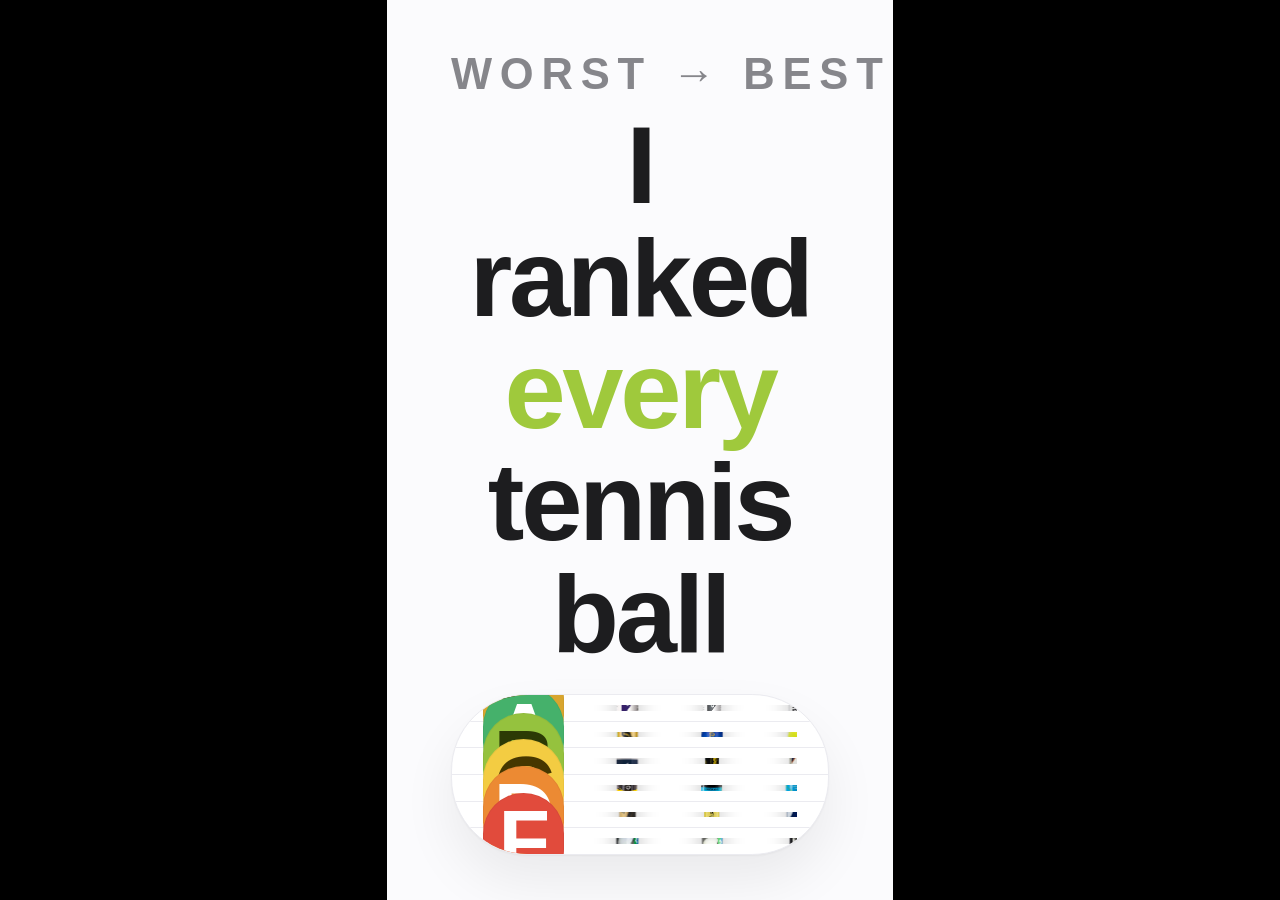
==== reel.html @ 108c3245 "Add vertical Instagram reel page with animated tennis ball throws Co-Authored-By: Claude Opus 4.8 <n" ====
<!DOCTYPE html>
<html lang="en">
<head>
<meta charset="UTF-8">
<meta name="viewport" content="width=device-width, initial-scale=1.0, viewport-fit=cover">
<title>Tennis Balls — Reel</title>
<style>
  :root{
    --bg:#FBFBFD; --ink:#1D1D1F; --ink-2:#86868B; --hair:#EBEBF0;
    --card:#FFFFFF;
    --s:#D8A52E; --s-ink:#3A2A00;
    --a:#45B16B; --a-ink:#FFFFFF;
    --b:#95C23E; --b-ink:#2C3A05;
    --c:#F3CC42; --c-ink:#463700;
    --d:#EC8A33; --d-ink:#FFFFFF;
    --f:#E14B3C; --f-ink:#FFFFFF;
    --ease:cubic-bezier(.22,.61,.36,1);
  }
  *{box-sizing:border-box;}
  html,body{margin:0;padding:0;}
  body{
    font-family:-apple-system,BlinkMacSystemFont,"SF Pro Display","SF Pro Text","Segoe UI","Helvetica Neue",Arial,sans-serif;
    background:#000; color:var(--ink); -webkit-font-smoothing:antialiased;
    overflow:hidden;
  }

  /* 9:16 vertical stage — fills the phone screen, centered for desktop preview */
  .stage{
    position:relative;
    width:100vw; height:100dvh;
    max-width:calc(100dvh * 9 / 16);
    margin:0 auto;
    background:var(--bg);
    overflow:hidden;
    display:flex; flex-direction:column;
    padding:5.5vh 5vw 5vh;
  }

  /* ---- Header ---- */
  header{flex:0 0 auto;text-align:center;margin-bottom:2.6vh;z-index:2;}
  .kicker{font-size:3.4vw;font-weight:600;letter-spacing:.18em;text-transform:uppercase;color:var(--ink-2);margin-bottom:1.2vh;}
  h1{font-size:8.6vw;font-weight:700;letter-spacing:-.03em;line-height:1.02;margin:0;}
  h1 .em{color:#9FC93C;}

  /* ---- Tier board ---- */
  .board{
    flex:1 1 auto; min-height:0; z-index:2;
    background:var(--card);
    border:1px solid var(--hair); border-radius:6vw; overflow:hidden;
    box-shadow:0 1px 2px rgba(0,0,0,.04),0 3vh 6vh rgba(0,0,0,.07);
    display:flex; flex-direction:column;
  }
  .tier{display:flex; align-items:stretch; gap:2.4vw; padding:1.1vh 2.4vw;
    border-bottom:1px solid var(--hair); flex:1 1 0; min-height:0;}
  .tier:last-child{border-bottom:none;}
  .tile{flex:0 0 auto; width:13vw; max-width:9vh; aspect-ratio:1; align-self:center;
    border-radius:3.5vw; display:flex; align-items:center; justify-content:center;
    font-size:6.6vw; font-weight:700; letter-spacing:-.03em; user-select:none;
    box-shadow:inset 0 0 0 1px rgba(0,0,0,.04);}
  .tier[data-tier="S"] .tile{background:var(--s);color:var(--s-ink);}
  .tier[data-tier="A"] .tile{background:var(--a);color:var(--a-ink);}
  .tier[data-tier="B"] .tile{background:var(--b);color:var(--b-ink);}
  .tier[data-tier="C"] .tile{background:var(--c);color:var(--c-ink);}
  .tier[data-tier="D"] .tile{background:var(--d);color:var(--d-ink);}
  .tier[data-tier="F"] .tile{background:var(--f);color:var(--f-ink);}
  .items{flex:1 1 auto; align-self:stretch; display:flex; flex-wrap:nowrap;
    align-items:center; gap:1.4vw; min-width:0; overflow:hidden;}
  .items img{height:7.4vh; width:auto; display:block;
    filter:drop-shadow(0 .6vh 1.2vh rgba(0,0,0,.22));}

  /* ---- Big thrown balls overlay ---- */
  .throws{position:absolute; inset:0; z-index:5; pointer-events:none; overflow:hidden;}
  .throw{position:absolute; will-change:transform,opacity; opacity:0;}
  .throw img{width:100%; height:auto; display:block;
    filter:drop-shadow(0 2vh 4vh rgba(0,0,0,.30));}

  @keyframes pop{
    0%   {opacity:0; transform:translate(-50%,-50%) scale(.3) rotate(var(--r0));}
    18%  {opacity:1; transform:translate(-50%,-50%) scale(1.06) rotate(var(--r1));}
    34%  {opacity:1; transform:translate(-50%,-50%) scale(1) rotate(var(--r1));}
    100% {opacity:0; transform:translate(-50%,-58%) scale(1.18) rotate(var(--r2));}
  }
</style>
</head>
<body>
<div class="stage">
  <header>
    <div class="kicker">Worst&nbsp;→&nbsp;Best</div>
    <h1>I ranked <span class="em">every</span><br>tennis ball</h1>
  </header>

  <div class="board" id="board">
    <div class="tier" data-tier="S"><div class="tile">S</div><div class="items"></div></div>
    <div class="tier" data-tier="A"><div class="tile">A</div><div class="items"></div></div>
    <div class="tier" data-tier="B"><div class="tile">B</div><div class="items"></div></div>
    <div class="tier" data-tier="C"><div class="tile">C</div><div class="items"></div></div>
    <div class="tier" data-tier="D"><div class="tile">D</div><div class="items"></div></div>
    <div class="tier" data-tier="F"><div class="tile">F</div><div class="items"></div></div>
  </div>

  <div class="throws" id="throws"></div>
</div>

<script>
const CANS = [
  "tennis%20ball%20pics/1.png","tennis%20ball%20pics/2.png","tennis%20ball%20pics/3.png",
  "tennis%20ball%20pics/4.png","tennis%20ball%20pics/5.png","tennis%20ball%20pics/6.png",
  "tennis%20ball%20pics/7.png","tennis%20ball%20pics/24.png","tennis%20ball%20pics/8.png",
  "tennis%20ball%20pics/9.png","tennis%20ball%20pics/10.png","tennis%20ball%20pics/11.png",
  "tennis%20ball%20pics/12.png","tennis%20ball%20pics/13.png","tennis%20ball%20pics/14.png",
  "tennis%20ball%20pics/15.png","tennis%20ball%20pics/16.png","tennis%20ball%20pics/17.png",
  "tennis%20ball%20pics/18.png","tennis%20ball%20pics/19.png","tennis%20ball%20pics/20.png",
  "tennis%20ball%20pics/21.png","tennis%20ball%20pics/22.png","tennis%20ball%20pics/23.png"
];

(function(){
  "use strict";

  // ---- Populate the chart so it reads as a finished ranking ----
  // Roughly even spread across the six tiers (swap these around to match
  // your real ranking before recording).
  const TIERS = {
    S:[0,1,2,3], A:[4,5,6,7], B:[8,9,10,11],
    C:[12,13,14,15], D:[16,17,18,19], F:[20,21,22,23]
  };
  for(const [tier,idx] of Object.entries(TIERS)){
    const row=document.querySelector('.tier[data-tier="'+tier+'"] .items');
    idx.forEach(i=>{
      const img=document.createElement('img');
      img.src=CANS[i]; img.alt=''; img.draggable=false;
      row.appendChild(img);
    });
  }

  // ---- Big tennis balls thrown on randomly, then fade away ----
  const throws=document.getElementById('throws');
  const rand=(a,b)=>a+Math.random()*(b-a);
  const pick=arr=>arr[Math.floor(Math.random()*arr.length)];

  function toss(){
    const wrap=document.createElement('div');
    wrap.className='throw';
    const img=document.createElement('img');
    img.src=pick(CANS); img.alt='';
    wrap.appendChild(img);

    // random size (big), random position anywhere on screen
    const size=rand(34,58);                 // % of stage width
    wrap.style.width=size+'vw';
    wrap.style.left=rand(8,92)+'%';
    wrap.style.top=rand(10,90)+'%';

    // random rotation start / settle / drift
    wrap.style.setProperty('--r0',rand(-40,40)+'deg');
    wrap.style.setProperty('--r1',rand(-14,14)+'deg');
    wrap.style.setProperty('--r2',rand(-30,30)+'deg');

    const dur=rand(1700,2600);
    wrap.style.animation='pop '+dur+'ms var(--ease) forwards';

    throws.appendChild(wrap);
    setTimeout(()=>wrap.remove(),dur+80);
  }

  // Stagger the tosses so a few overlap on screen at once.
  function loop(){
    toss();
    setTimeout(loop,rand(420,820));
  }
  // small head start so the chart is visible first
  setTimeout(loop,500);
})();
</script>
</body>
</html>
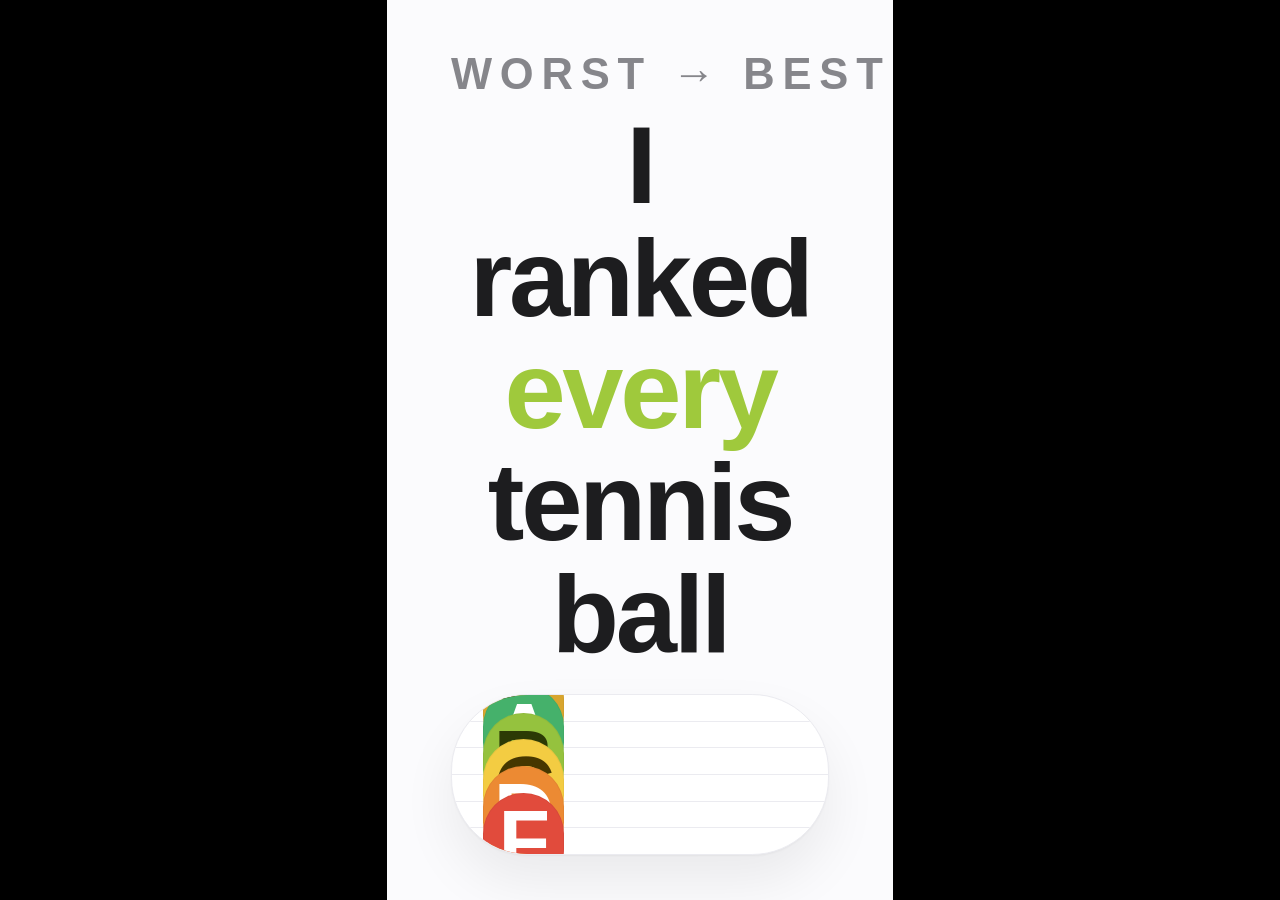
==== commit 7a282427: "Leave tier rows empty in reel; balls only tossed on top Co-Authored-By: Claude Opus 4.8 <noreply@ant" ====
--- a/reel.html
+++ b/reel.html
@@ -116,21 +116,7 @@
 (function(){
   "use strict";
 
-  // ---- Populate the chart so it reads as a finished ranking ----
-  // Roughly even spread across the six tiers (swap these around to match
-  // your real ranking before recording).
-  const TIERS = {
-    S:[0,1,2,3], A:[4,5,6,7], B:[8,9,10,11],
-    C:[12,13,14,15], D:[16,17,18,19], F:[20,21,22,23]
-  };
-  for(const [tier,idx] of Object.entries(TIERS)){
-    const row=document.querySelector('.tier[data-tier="'+tier+'"] .items');
-    idx.forEach(i=>{
-      const img=document.createElement('img');
-      img.src=CANS[i]; img.alt=''; img.draggable=false;
-      row.appendChild(img);
-    });
-  }
+  // ---- Empty chart: tier rows stay blank; balls only get tossed on top. ----
 
   // ---- Big tennis balls thrown on randomly, then fade away ----
   const throws=document.getElementById('throws');
